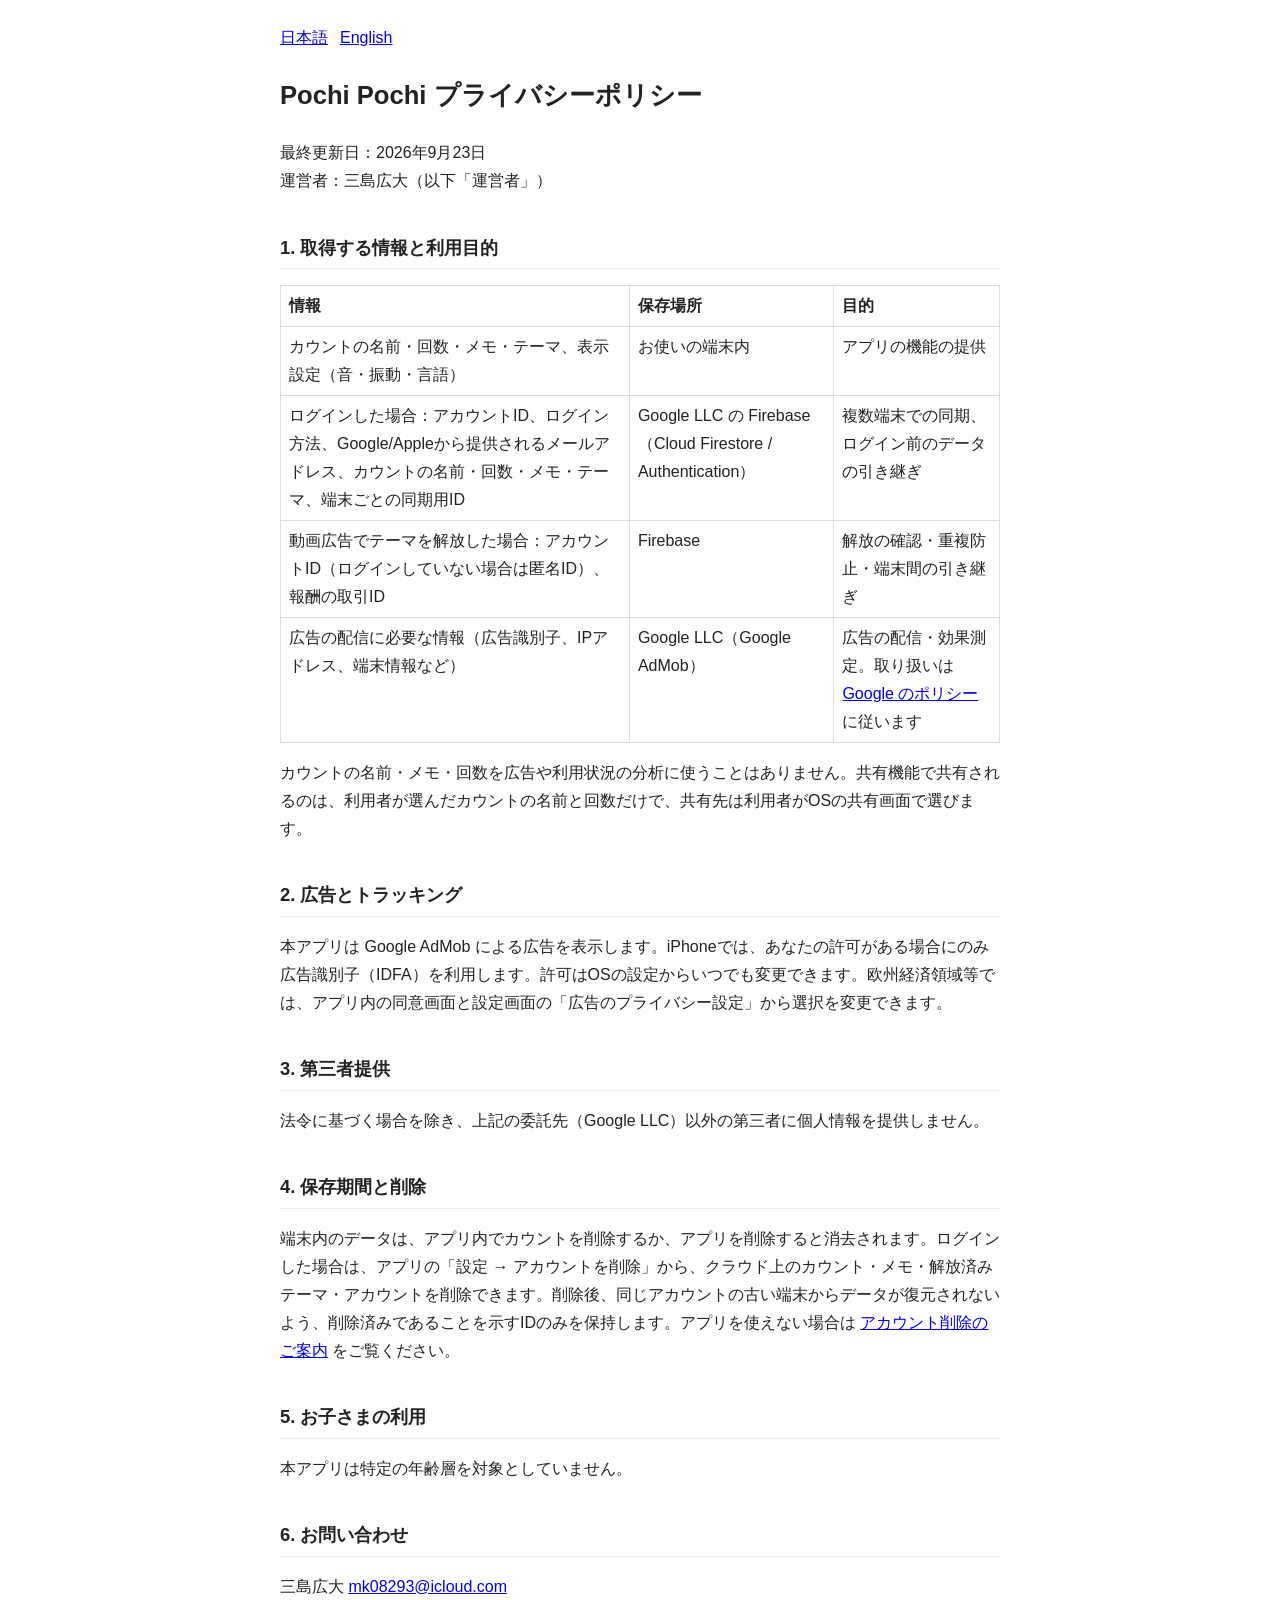
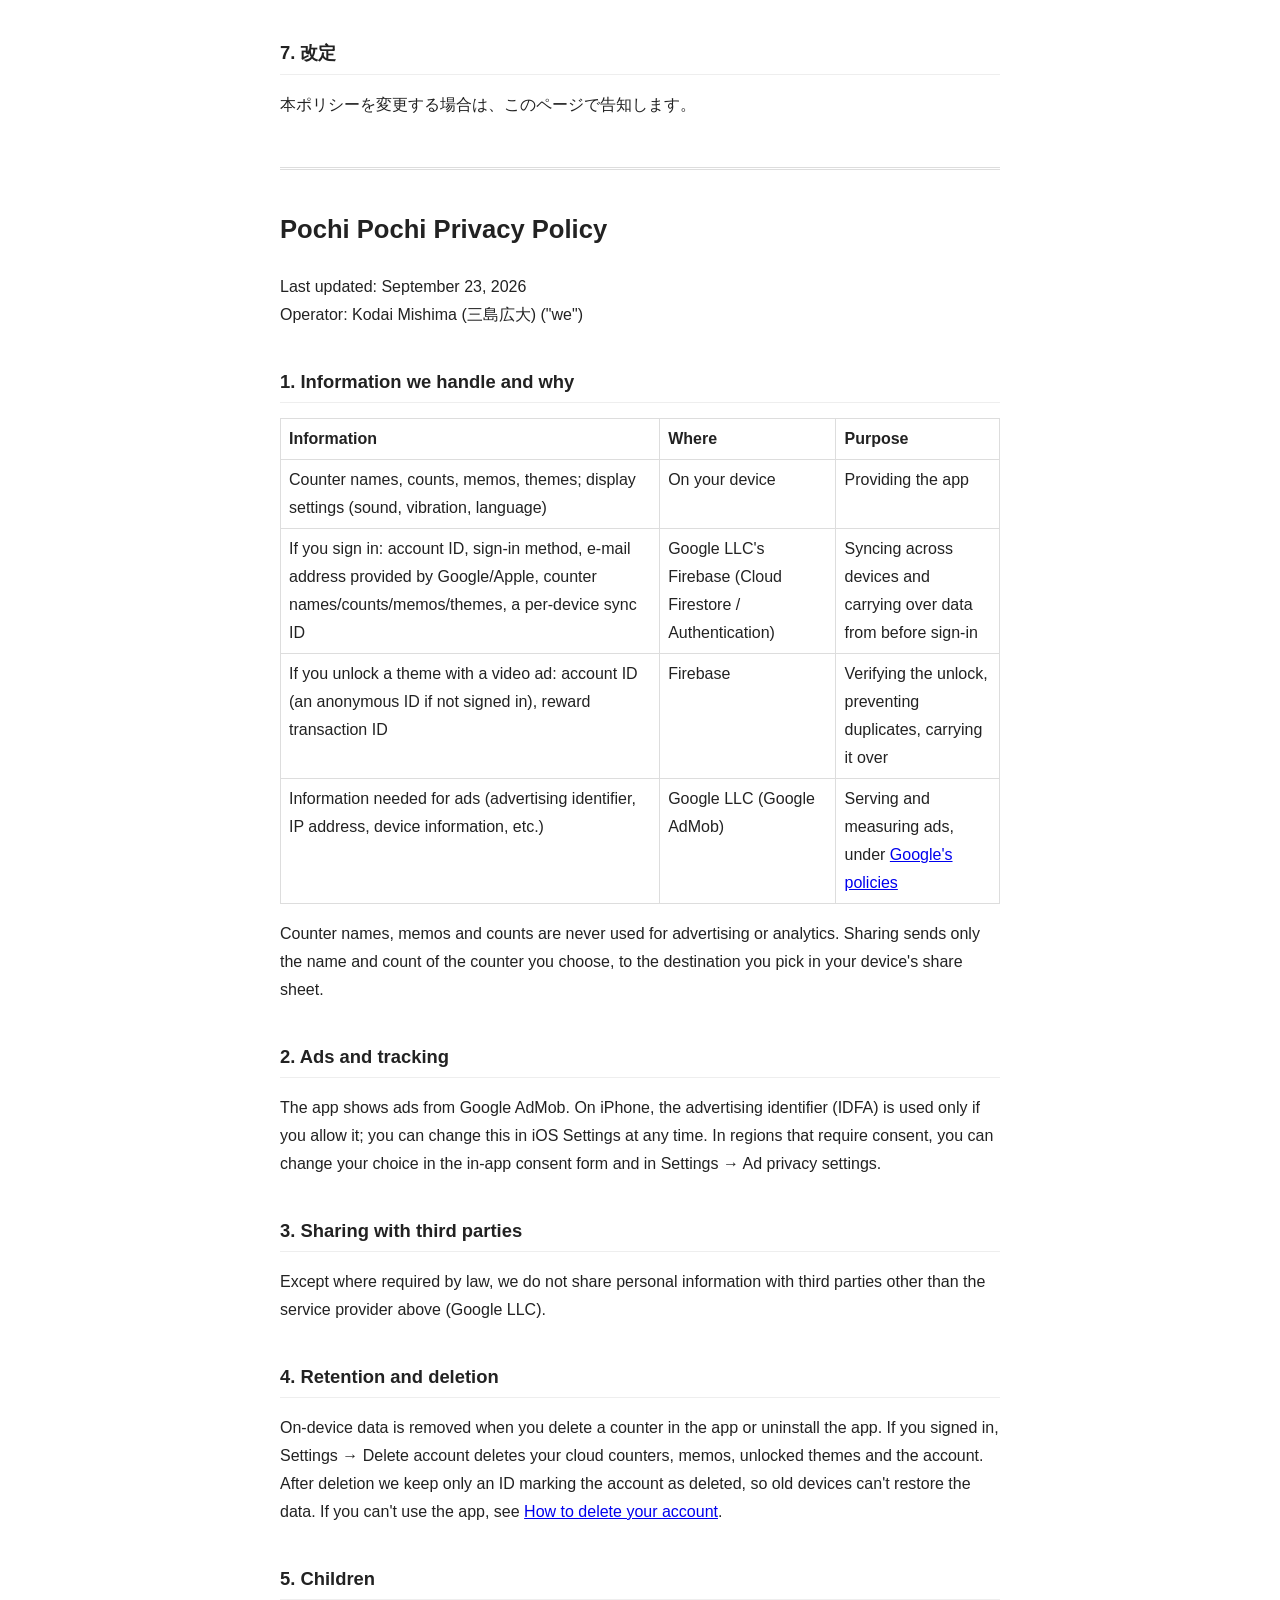
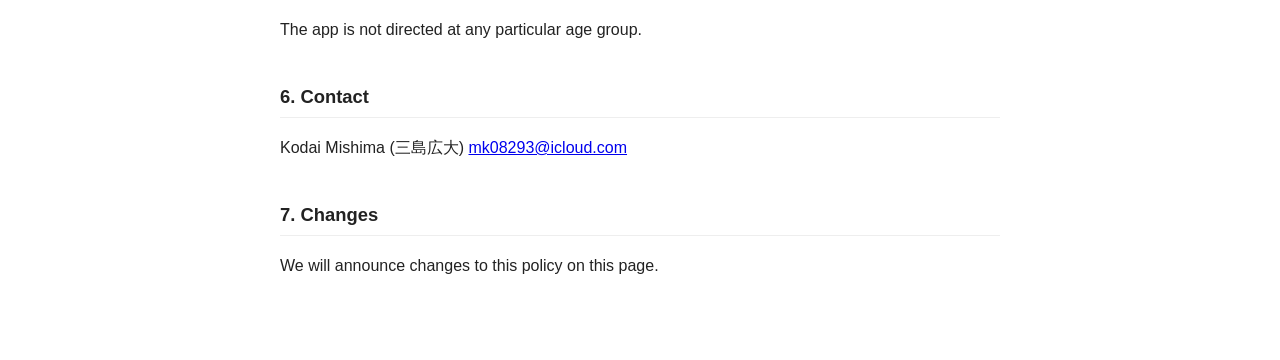
==== privacy.html @ 7f93a682 "Pochi Pochi の公開ページ" ====
<!doctype html>
<html lang="ja"><head><meta charset="utf-8"><meta name="viewport" content="width=device-width,initial-scale=1">
<title>Pochi Pochi プライバシーポリシー / Privacy Policy</title><link rel="stylesheet" href="style.css"></head>
<body>
<nav><a href="#ja">日本語</a><a href="#en">English</a></nav>

<section id="ja">
<h1>Pochi Pochi プライバシーポリシー</h1>
<p>最終更新日：2026年9月23日<br>運営者：三島広大（以下「運営者」）</p>

<h2>1. 取得する情報と利用目的</h2>
<table>
<tr><th>情報</th><th>保存場所</th><th>目的</th></tr>
<tr><td>カウントの名前・回数・メモ・テーマ、表示設定（音・振動・言語）</td><td>お使いの端末内</td><td>アプリの機能の提供</td></tr>
<tr><td>ログインした場合：アカウントID、ログイン方法、Google/Appleから提供されるメールアドレス、カウントの名前・回数・メモ・テーマ、端末ごとの同期用ID</td><td>Google LLC の Firebase（Cloud Firestore / Authentication）</td><td>複数端末での同期、ログイン前のデータの引き継ぎ</td></tr>
<tr><td>動画広告でテーマを解放した場合：アカウントID（ログインしていない場合は匿名ID）、報酬の取引ID</td><td>Firebase</td><td>解放の確認・重複防止・端末間の引き継ぎ</td></tr>
<tr><td>広告の配信に必要な情報（広告識別子、IPアドレス、端末情報など）</td><td>Google LLC（Google AdMob）</td><td>広告の配信・効果測定。取り扱いは <a href="https://policies.google.com/technologies/partner-sites">Google のポリシー</a> に従います</td></tr>
</table>
<p>カウントの名前・メモ・回数を広告や利用状況の分析に使うことはありません。共有機能で共有されるのは、利用者が選んだカウントの名前と回数だけで、共有先は利用者がOSの共有画面で選びます。</p>

<h2>2. 広告とトラッキング</h2>
<p>本アプリは Google AdMob による広告を表示します。iPhoneでは、あなたの許可がある場合にのみ広告識別子（IDFA）を利用します。許可はOSの設定からいつでも変更できます。欧州経済領域等では、アプリ内の同意画面と設定画面の「広告のプライバシー設定」から選択を変更できます。</p>

<h2>3. 第三者提供</h2>
<p>法令に基づく場合を除き、上記の委託先（Google LLC）以外の第三者に個人情報を提供しません。</p>

<h2>4. 保存期間と削除</h2>
<p>端末内のデータは、アプリ内でカウントを削除するか、アプリを削除すると消去されます。ログインした場合は、アプリの「設定 → アカウントを削除」から、クラウド上のカウント・メモ・解放済みテーマ・アカウントを削除できます。削除後、同じアカウントの古い端末からデータが復元されないよう、削除済みであることを示すIDのみを保持します。アプリを使えない場合は <a href="delete-account.html">アカウント削除のご案内</a> をご覧ください。</p>

<h2>5. お子さまの利用</h2>
<p>本アプリは特定の年齢層を対象としていません。</p>

<h2>6. お問い合わせ</h2>
<p>三島広大 <a href="mailto:mk08293@icloud.com">mk08293@icloud.com</a></p>

<h2>7. 改定</h2>
<p>本ポリシーを変更する場合は、このページで告知します。</p>
</section>

<section id="en" class="lang" lang="en">
<h1>Pochi Pochi Privacy Policy</h1>
<p>Last updated: September 23, 2026<br>Operator: Kodai Mishima (三島広大) ("we")</p>
<h2>1. Information we handle and why</h2>
<table>
<tr><th>Information</th><th>Where</th><th>Purpose</th></tr>
<tr><td>Counter names, counts, memos, themes; display settings (sound, vibration, language)</td><td>On your device</td><td>Providing the app</td></tr>
<tr><td>If you sign in: account ID, sign-in method, e-mail address provided by Google/Apple, counter names/counts/memos/themes, a per-device sync ID</td><td>Google LLC's Firebase (Cloud Firestore / Authentication)</td><td>Syncing across devices and carrying over data from before sign-in</td></tr>
<tr><td>If you unlock a theme with a video ad: account ID (an anonymous ID if not signed in), reward transaction ID</td><td>Firebase</td><td>Verifying the unlock, preventing duplicates, carrying it over</td></tr>
<tr><td>Information needed for ads (advertising identifier, IP address, device information, etc.)</td><td>Google LLC (Google AdMob)</td><td>Serving and measuring ads, under <a href="https://policies.google.com/technologies/partner-sites">Google's policies</a></td></tr>
</table>
<p>Counter names, memos and counts are never used for advertising or analytics. Sharing sends only the name and count of the counter you choose, to the destination you pick in your device's share sheet.</p>
<h2>2. Ads and tracking</h2>
<p>The app shows ads from Google AdMob. On iPhone, the advertising identifier (IDFA) is used only if you allow it; you can change this in iOS Settings at any time. In regions that require consent, you can change your choice in the in-app consent form and in Settings → Ad privacy settings.</p>
<h2>3. Sharing with third parties</h2>
<p>Except where required by law, we do not share personal information with third parties other than the service provider above (Google LLC).</p>
<h2>4. Retention and deletion</h2>
<p>On-device data is removed when you delete a counter in the app or uninstall the app. If you signed in, Settings → Delete account deletes your cloud counters, memos, unlocked themes and the account. After deletion we keep only an ID marking the account as deleted, so old devices can't restore the data. If you can't use the app, see <a href="delete-account.html">How to delete your account</a>.</p>
<h2>5. Children</h2>
<p>The app is not directed at any particular age group.</p>
<h2>6. Contact</h2>
<p>Kodai Mishima (三島広大) <a href="mailto:mk08293@icloud.com">mk08293@icloud.com</a></p>
<h2>7. Changes</h2>
<p>We will announce changes to this policy on this page.</p>
</section>
</body></html>
---- style.css ----
body{font-family:-apple-system,BlinkMacSystemFont,"Hiragino Sans","Noto Sans JP",sans-serif;max-width:720px;margin:0 auto;padding:24px 16px 64px;line-height:1.75;color:#222}
h1{font-size:1.6rem}h2{font-size:1.15rem;margin-top:2em;border-bottom:1px solid #eee;padding-bottom:4px}
.draft{background:#fff3cd;border:1px solid #e0c36b;padding:8px 12px;border-radius:6px}
nav a{margin-right:12px}table{border-collapse:collapse;width:100%}td,th{border:1px solid #ddd;padding:6px 8px;text-align:left;vertical-align:top}
.lang{margin-top:3em;padding-top:1em;border-top:3px double #ddd}
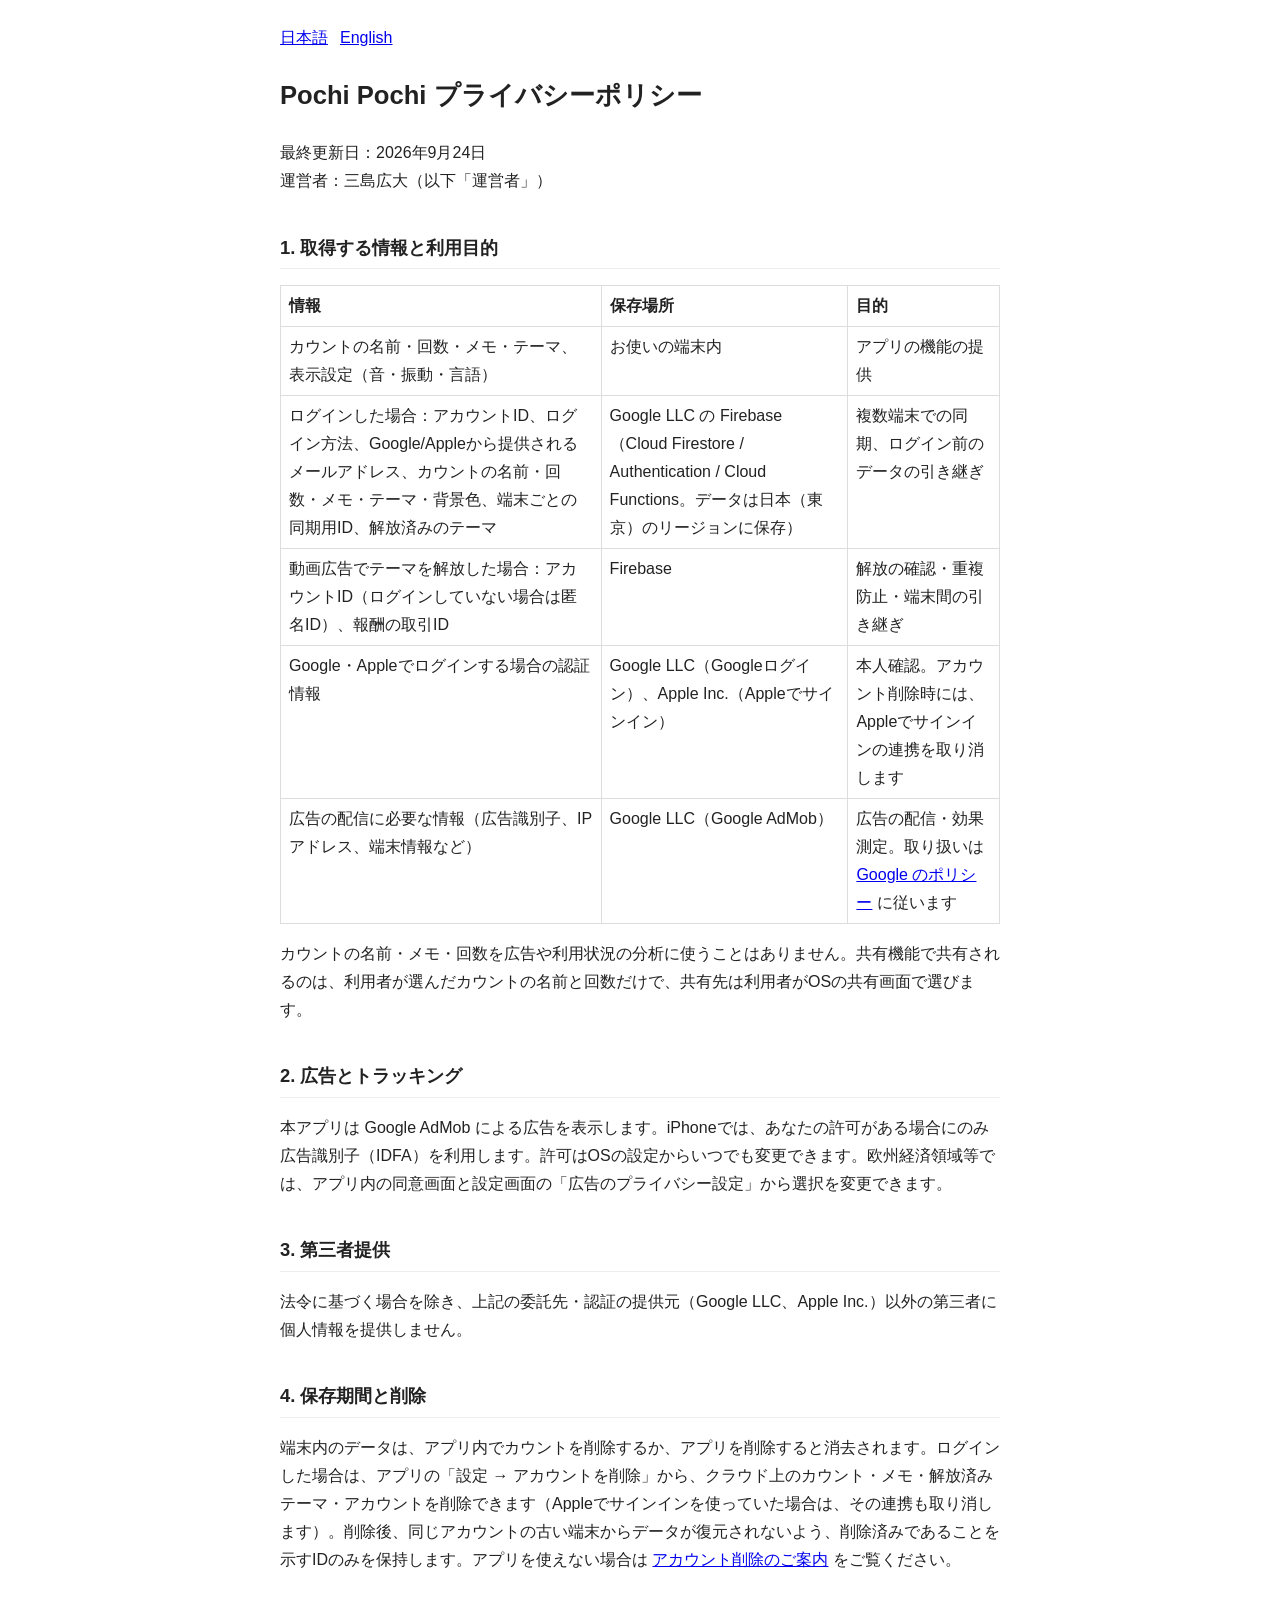
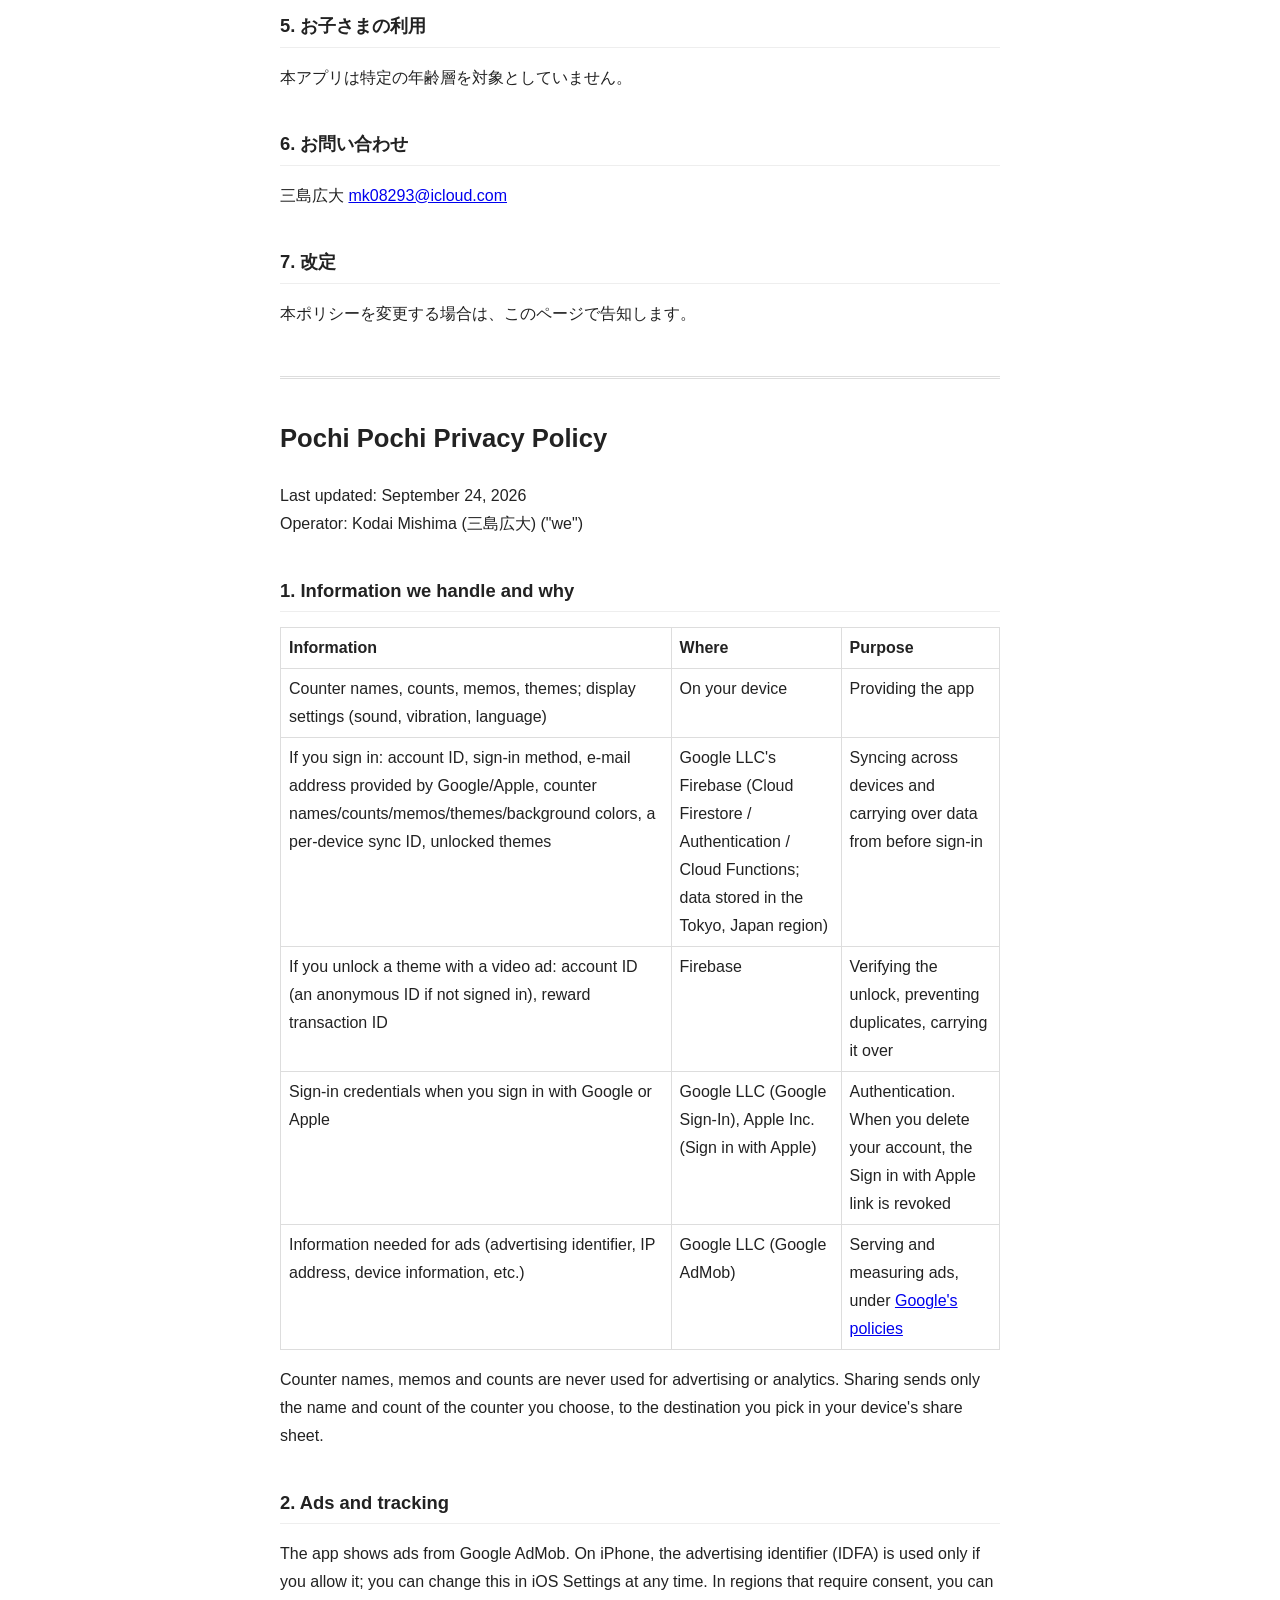
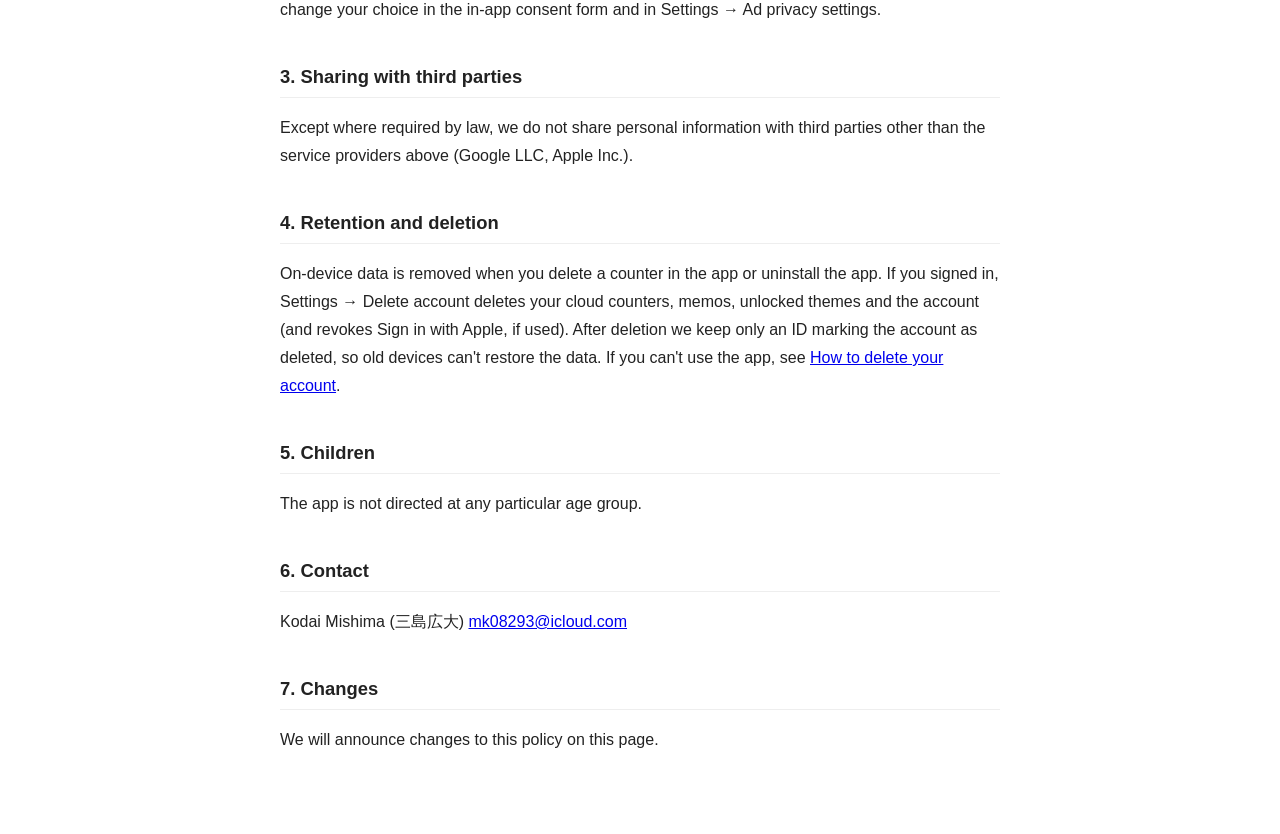
==== commit 7cf6f65a: "Update privacy policy last updated date and details" ====
--- a/privacy.html
+++ b/privacy.html
@@ -6,14 +6,15 @@
 
 <section id="ja">
 <h1>Pochi Pochi プライバシーポリシー</h1>
-<p>最終更新日：2026年9月23日<br>運営者：三島広大（以下「運営者」）</p>
+<p>最終更新日：2026年9月24日<br>運営者：三島広大（以下「運営者」）</p>
 
 <h2>1. 取得する情報と利用目的</h2>
 <table>
 <tr><th>情報</th><th>保存場所</th><th>目的</th></tr>
 <tr><td>カウントの名前・回数・メモ・テーマ、表示設定（音・振動・言語）</td><td>お使いの端末内</td><td>アプリの機能の提供</td></tr>
-<tr><td>ログインした場合：アカウントID、ログイン方法、Google/Appleから提供されるメールアドレス、カウントの名前・回数・メモ・テーマ、端末ごとの同期用ID</td><td>Google LLC の Firebase（Cloud Firestore / Authentication）</td><td>複数端末での同期、ログイン前のデータの引き継ぎ</td></tr>
+<tr><td>ログインした場合：アカウントID、ログイン方法、Google/Appleから提供されるメールアドレス、カウントの名前・回数・メモ・テーマ・背景色、端末ごとの同期用ID、解放済みのテーマ</td><td>Google LLC の Firebase（Cloud Firestore / Authentication / Cloud Functions。データは日本（東京）のリージョンに保存）</td><td>複数端末での同期、ログイン前のデータの引き継ぎ</td></tr>
 <tr><td>動画広告でテーマを解放した場合：アカウントID（ログインしていない場合は匿名ID）、報酬の取引ID</td><td>Firebase</td><td>解放の確認・重複防止・端末間の引き継ぎ</td></tr>
+<tr><td>Google・Appleでログインする場合の認証情報</td><td>Google LLC（Googleログイン）、Apple Inc.（Appleでサインイン）</td><td>本人確認。アカウント削除時には、Appleでサインインの連携を取り消します</td></tr>
 <tr><td>広告の配信に必要な情報（広告識別子、IPアドレス、端末情報など）</td><td>Google LLC（Google AdMob）</td><td>広告の配信・効果測定。取り扱いは <a href="https://policies.google.com/technologies/partner-sites">Google のポリシー</a> に従います</td></tr>
 </table>
 <p>カウントの名前・メモ・回数を広告や利用状況の分析に使うことはありません。共有機能で共有されるのは、利用者が選んだカウントの名前と回数だけで、共有先は利用者がOSの共有画面で選びます。</p>
@@ -22,10 +23,10 @@
 <p>本アプリは Google AdMob による広告を表示します。iPhoneでは、あなたの許可がある場合にのみ広告識別子（IDFA）を利用します。許可はOSの設定からいつでも変更できます。欧州経済領域等では、アプリ内の同意画面と設定画面の「広告のプライバシー設定」から選択を変更できます。</p>
 
 <h2>3. 第三者提供</h2>
-<p>法令に基づく場合を除き、上記の委託先（Google LLC）以外の第三者に個人情報を提供しません。</p>
+<p>法令に基づく場合を除き、上記の委託先・認証の提供元（Google LLC、Apple Inc.）以外の第三者に個人情報を提供しません。</p>
 
 <h2>4. 保存期間と削除</h2>
-<p>端末内のデータは、アプリ内でカウントを削除するか、アプリを削除すると消去されます。ログインした場合は、アプリの「設定 → アカウントを削除」から、クラウド上のカウント・メモ・解放済みテーマ・アカウントを削除できます。削除後、同じアカウントの古い端末からデータが復元されないよう、削除済みであることを示すIDのみを保持します。アプリを使えない場合は <a href="delete-account.html">アカウント削除のご案内</a> をご覧ください。</p>
+<p>端末内のデータは、アプリ内でカウントを削除するか、アプリを削除すると消去されます。ログインした場合は、アプリの「設定 → アカウントを削除」から、クラウド上のカウント・メモ・解放済みテーマ・アカウントを削除できます（Appleでサインインを使っていた場合は、その連携も取り消します）。削除後、同じアカウントの古い端末からデータが復元されないよう、削除済みであることを示すIDのみを保持します。アプリを使えない場合は <a href="delete-account.html">アカウント削除のご案内</a> をご覧ください。</p>
 
 <h2>5. お子さまの利用</h2>
 <p>本アプリは特定の年齢層を対象としていません。</p>
@@ -39,22 +40,23 @@
 
 <section id="en" class="lang" lang="en">
 <h1>Pochi Pochi Privacy Policy</h1>
-<p>Last updated: September 23, 2026<br>Operator: Kodai Mishima (三島広大) ("we")</p>
+<p>Last updated: September 24, 2026<br>Operator: Kodai Mishima (三島広大) ("we")</p>
 <h2>1. Information we handle and why</h2>
 <table>
 <tr><th>Information</th><th>Where</th><th>Purpose</th></tr>
 <tr><td>Counter names, counts, memos, themes; display settings (sound, vibration, language)</td><td>On your device</td><td>Providing the app</td></tr>
-<tr><td>If you sign in: account ID, sign-in method, e-mail address provided by Google/Apple, counter names/counts/memos/themes, a per-device sync ID</td><td>Google LLC's Firebase (Cloud Firestore / Authentication)</td><td>Syncing across devices and carrying over data from before sign-in</td></tr>
+<tr><td>If you sign in: account ID, sign-in method, e-mail address provided by Google/Apple, counter names/counts/memos/themes/background colors, a per-device sync ID, unlocked themes</td><td>Google LLC's Firebase (Cloud Firestore / Authentication / Cloud Functions; data stored in the Tokyo, Japan region)</td><td>Syncing across devices and carrying over data from before sign-in</td></tr>
 <tr><td>If you unlock a theme with a video ad: account ID (an anonymous ID if not signed in), reward transaction ID</td><td>Firebase</td><td>Verifying the unlock, preventing duplicates, carrying it over</td></tr>
+<tr><td>Sign-in credentials when you sign in with Google or Apple</td><td>Google LLC (Google Sign-In), Apple Inc. (Sign in with Apple)</td><td>Authentication. When you delete your account, the Sign in with Apple link is revoked</td></tr>
 <tr><td>Information needed for ads (advertising identifier, IP address, device information, etc.)</td><td>Google LLC (Google AdMob)</td><td>Serving and measuring ads, under <a href="https://policies.google.com/technologies/partner-sites">Google's policies</a></td></tr>
 </table>
 <p>Counter names, memos and counts are never used for advertising or analytics. Sharing sends only the name and count of the counter you choose, to the destination you pick in your device's share sheet.</p>
 <h2>2. Ads and tracking</h2>
 <p>The app shows ads from Google AdMob. On iPhone, the advertising identifier (IDFA) is used only if you allow it; you can change this in iOS Settings at any time. In regions that require consent, you can change your choice in the in-app consent form and in Settings → Ad privacy settings.</p>
 <h2>3. Sharing with third parties</h2>
-<p>Except where required by law, we do not share personal information with third parties other than the service provider above (Google LLC).</p>
+<p>Except where required by law, we do not share personal information with third parties other than the service providers above (Google LLC, Apple Inc.).</p>
 <h2>4. Retention and deletion</h2>
-<p>On-device data is removed when you delete a counter in the app or uninstall the app. If you signed in, Settings → Delete account deletes your cloud counters, memos, unlocked themes and the account. After deletion we keep only an ID marking the account as deleted, so old devices can't restore the data. If you can't use the app, see <a href="delete-account.html">How to delete your account</a>.</p>
+<p>On-device data is removed when you delete a counter in the app or uninstall the app. If you signed in, Settings → Delete account deletes your cloud counters, memos, unlocked themes and the account (and revokes Sign in with Apple, if used). After deletion we keep only an ID marking the account as deleted, so old devices can't restore the data. If you can't use the app, see <a href="delete-account.html">How to delete your account</a>.</p>
 <h2>5. Children</h2>
 <p>The app is not directed at any particular age group.</p>
 <h2>6. Contact</h2>
